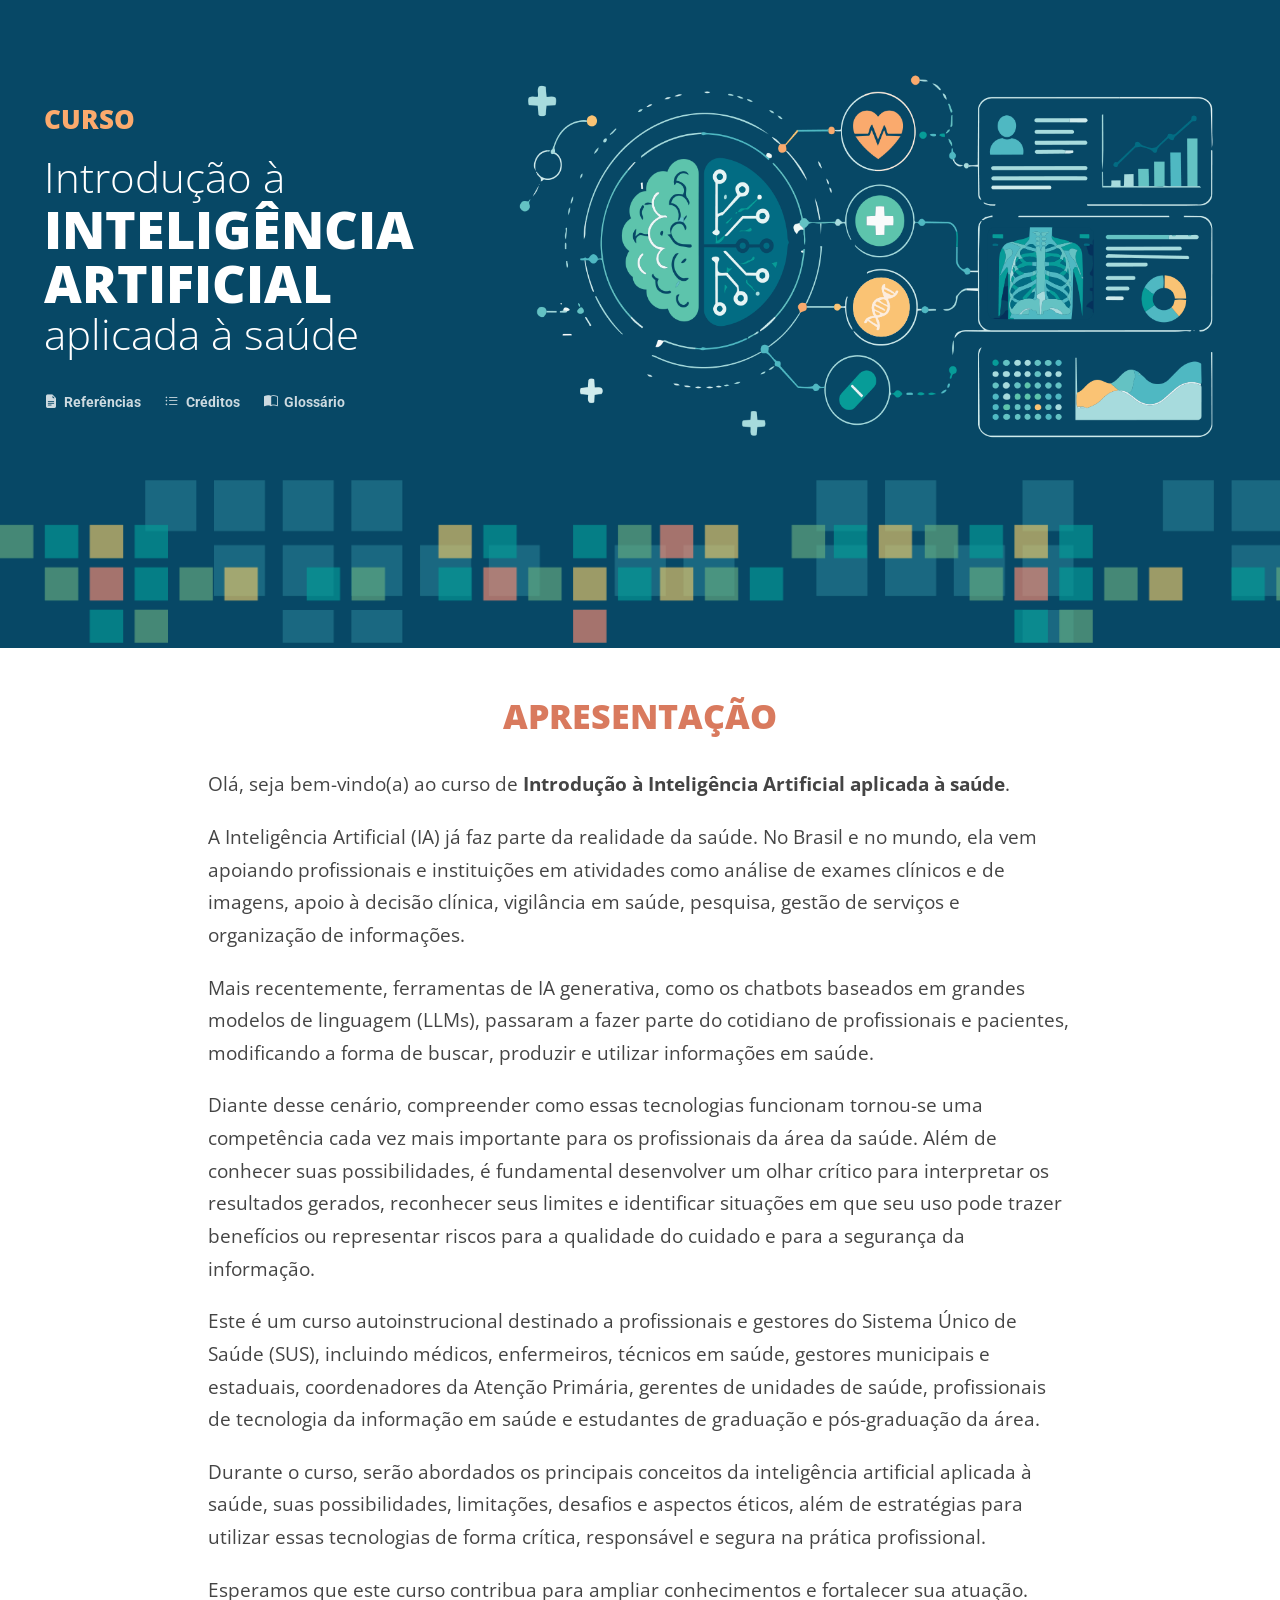
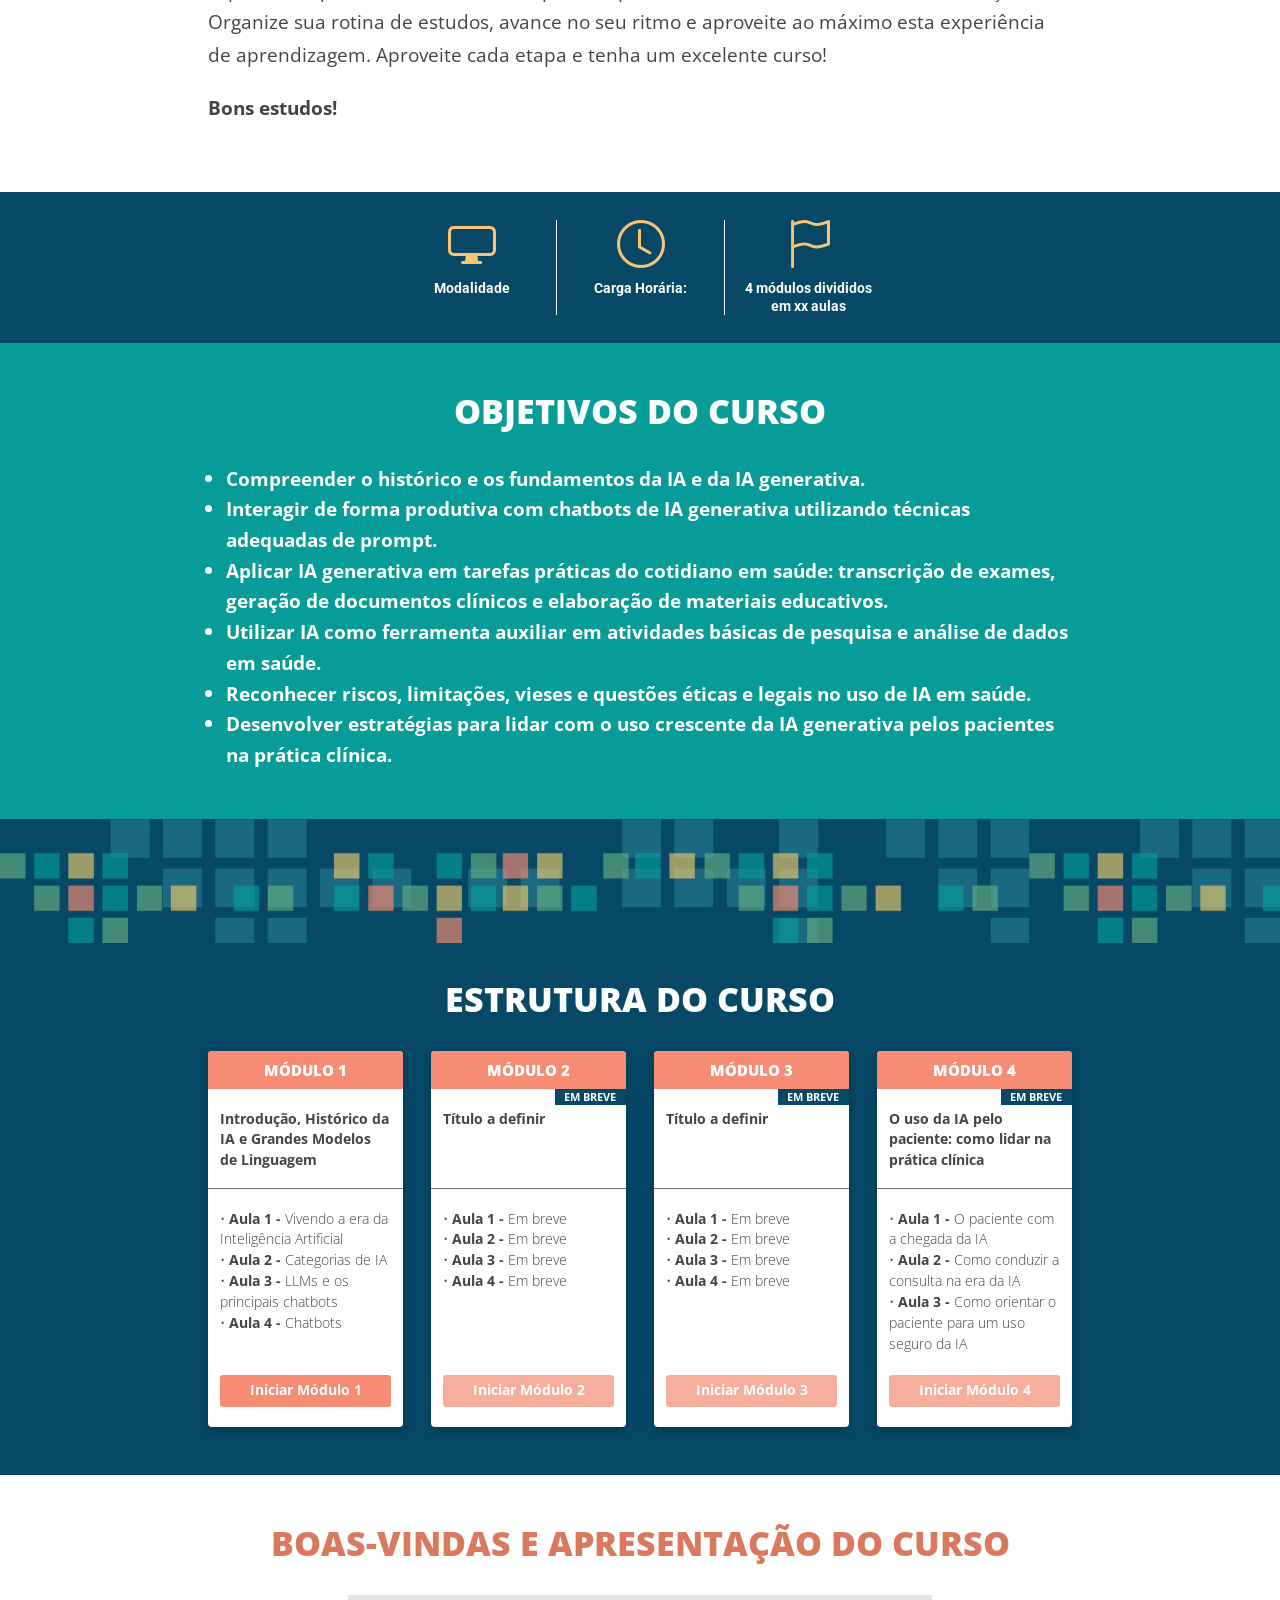
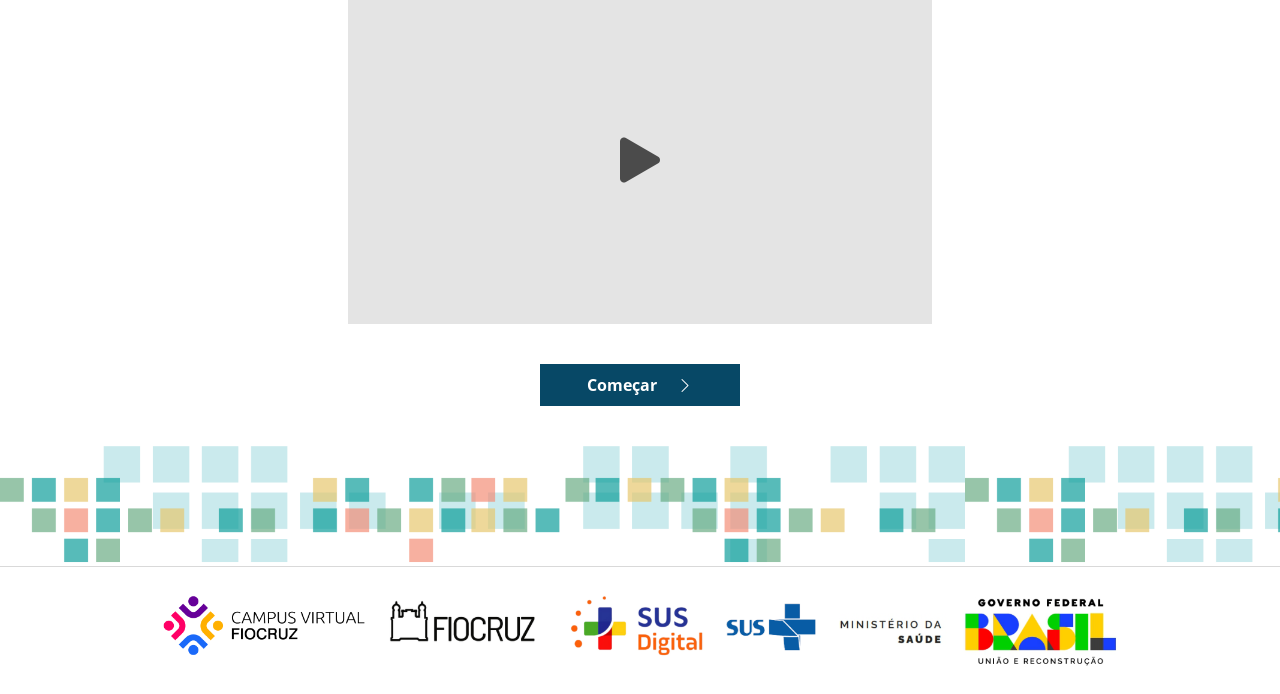
==== index.html @ c30c27f7 "Módulo 1 parcial" ====
<!DOCTYPE html>
<html lang="pt-BR">

<head>
  <meta charset="utf-8">
  <meta name="viewport" content="width=device-width, initial-scale=1">
  <title>Introdução à Inteligência Artificial aplicada à saúde</title>
  <link rel="stylesheet" href="assets/css/curso.css">
</head>

<body>
  <curso-banner grande></curso-banner>

  <main class="home">
    <section class="home__secao" id="apresentacao">
      <div class="home__miolo">
        <h2 class="home__titulo">Apresentação</h2>
        <div class="home__texto">
          <p>Olá, seja bem-vindo(a) ao curso de <strong>Introdução à Inteligência Artificial aplicada à saúde</strong>.</p>
          <p>A Inteligência Artificial (IA) já faz parte da realidade da saúde. No Brasil e no mundo, ela vem apoiando
            profissionais e instituições em atividades como análise de exames clínicos e de imagens, apoio à decisão
            clínica, vigilância em saúde, pesquisa, gestão de serviços e organização de informações.</p>
          <p>Mais recentemente, ferramentas de IA generativa, como os chatbots baseados em grandes modelos de linguagem
            (LLMs), passaram a fazer parte do cotidiano de profissionais e pacientes, modificando a forma de buscar,
            produzir e utilizar informações em saúde.</p>
          <p>Diante desse cenário, compreender como essas tecnologias funcionam tornou-se uma competência cada vez mais
            importante para os profissionais da área da saúde. Além de conhecer suas possibilidades, é fundamental
            desenvolver um olhar crítico para interpretar os resultados gerados, reconhecer seus limites e identificar
            situações em que seu uso pode trazer benefícios ou representar riscos para a qualidade do cuidado e para a
            segurança da informação.</p>
          <p>Este é um curso autoinstrucional destinado a profissionais e gestores do Sistema Único de Saúde (SUS),
            incluindo médicos, enfermeiros, técnicos em saúde, gestores municipais e estaduais, coordenadores da Atenção
            Primária, gerentes de unidades de saúde, profissionais de tecnologia da informação em saúde e estudantes de
            graduação e pós-graduação da área.</p>
          <p>Durante o curso, serão abordados os principais conceitos da inteligência artificial aplicada à saúde, suas
            possibilidades, limitações, desafios e aspectos éticos, além de estratégias para utilizar essas tecnologias
            de forma crítica, responsável e segura na prática profissional.</p>
          <p>Esperamos que este curso contribua para ampliar conhecimentos e fortalecer sua atuação. Organize sua rotina
            de estudos, avance no seu ritmo e aproveite ao máximo esta experiência de aprendizagem. Aproveite cada etapa
            e tenha um excelente curso!</p>
          <p><strong>Bons estudos!</strong></p>
        </div>
      </div>
    </section>

    <ul class="estrutura" aria-label="Informações do curso">
      <li><i class="bi bi-display" aria-hidden="true"></i>Modalidade</li>
      <li><i class="bi bi-clock" aria-hidden="true"></i>Carga Horária:</li>
      <li><i class="bi bi-flag" aria-hidden="true"></i>4 módulos divididos em xx aulas</li>
    </ul>

    <section class="home__secao home__objetivos">
      <div class="home__miolo">
        <h2 class="home__titulo">Objetivos do curso</h2>
        <ul>
          <li>Compreender o histórico e os fundamentos da IA e da IA generativa.</li>
          <li>Interagir de forma produtiva com chatbots de IA generativa utilizando técnicas adequadas de prompt.</li>
          <li>Aplicar IA generativa em tarefas práticas do cotidiano em saúde: transcrição de exames, geração de
            documentos clínicos e elaboração de materiais educativos.</li>
          <li>Utilizar IA como ferramenta auxiliar em atividades básicas de pesquisa e análise de dados em saúde.</li>
          <li>Reconhecer riscos, limitações, vieses e questões éticas e legais no uso de IA em saúde.</li>
          <li>Desenvolver estratégias para lidar com o uso crescente da IA generativa pelos pacientes na prática
            clínica.</li>
        </ul>
      </div>
    </section>

    <section class="home__secao home__estrutura">
      <h2 class="home__titulo">Estrutura do curso</h2>
      <curso-modulos></curso-modulos>
    </section>

    <section class="home__secao home__video">
      <h2 class="home__titulo">Boas-vindas e apresentação do curso</h2>
      <curso-video titulo="Boas-vindas e apresentação do curso"></curso-video>
      <curso-navegacao></curso-navegacao>
    </section>
  </main>

  <curso-rodape></curso-rodape>
  <script src="assets/js/curso.js"></script>
</body>

</html>
---- assets/css/curso.css ----
/* =====================================================================
   FOLHA DE ESTILO DO CURSO
   Única tag <link> que cada página precisa. A ordem importa.
   ===================================================================== */
@import url("../vendor/bootstrap/bootstrap.min.css");
@import url("../vendor/bootstrap-icons/bootstrap-icons.min.css");
@import url("fontes.css");
@import url("tokens.css");      /* cores, fontes e medidas: mude o tema aqui */
@import url("base.css");        /* tipografia e elementos HTML */
@import url("layout.css");      /* topo, banner, menu, área de conteúdo, rodapé */
@import url("componentes.css"); /* figura, destaque, vídeo, botões, listas */
@import url("home.css");        /* página inicial */
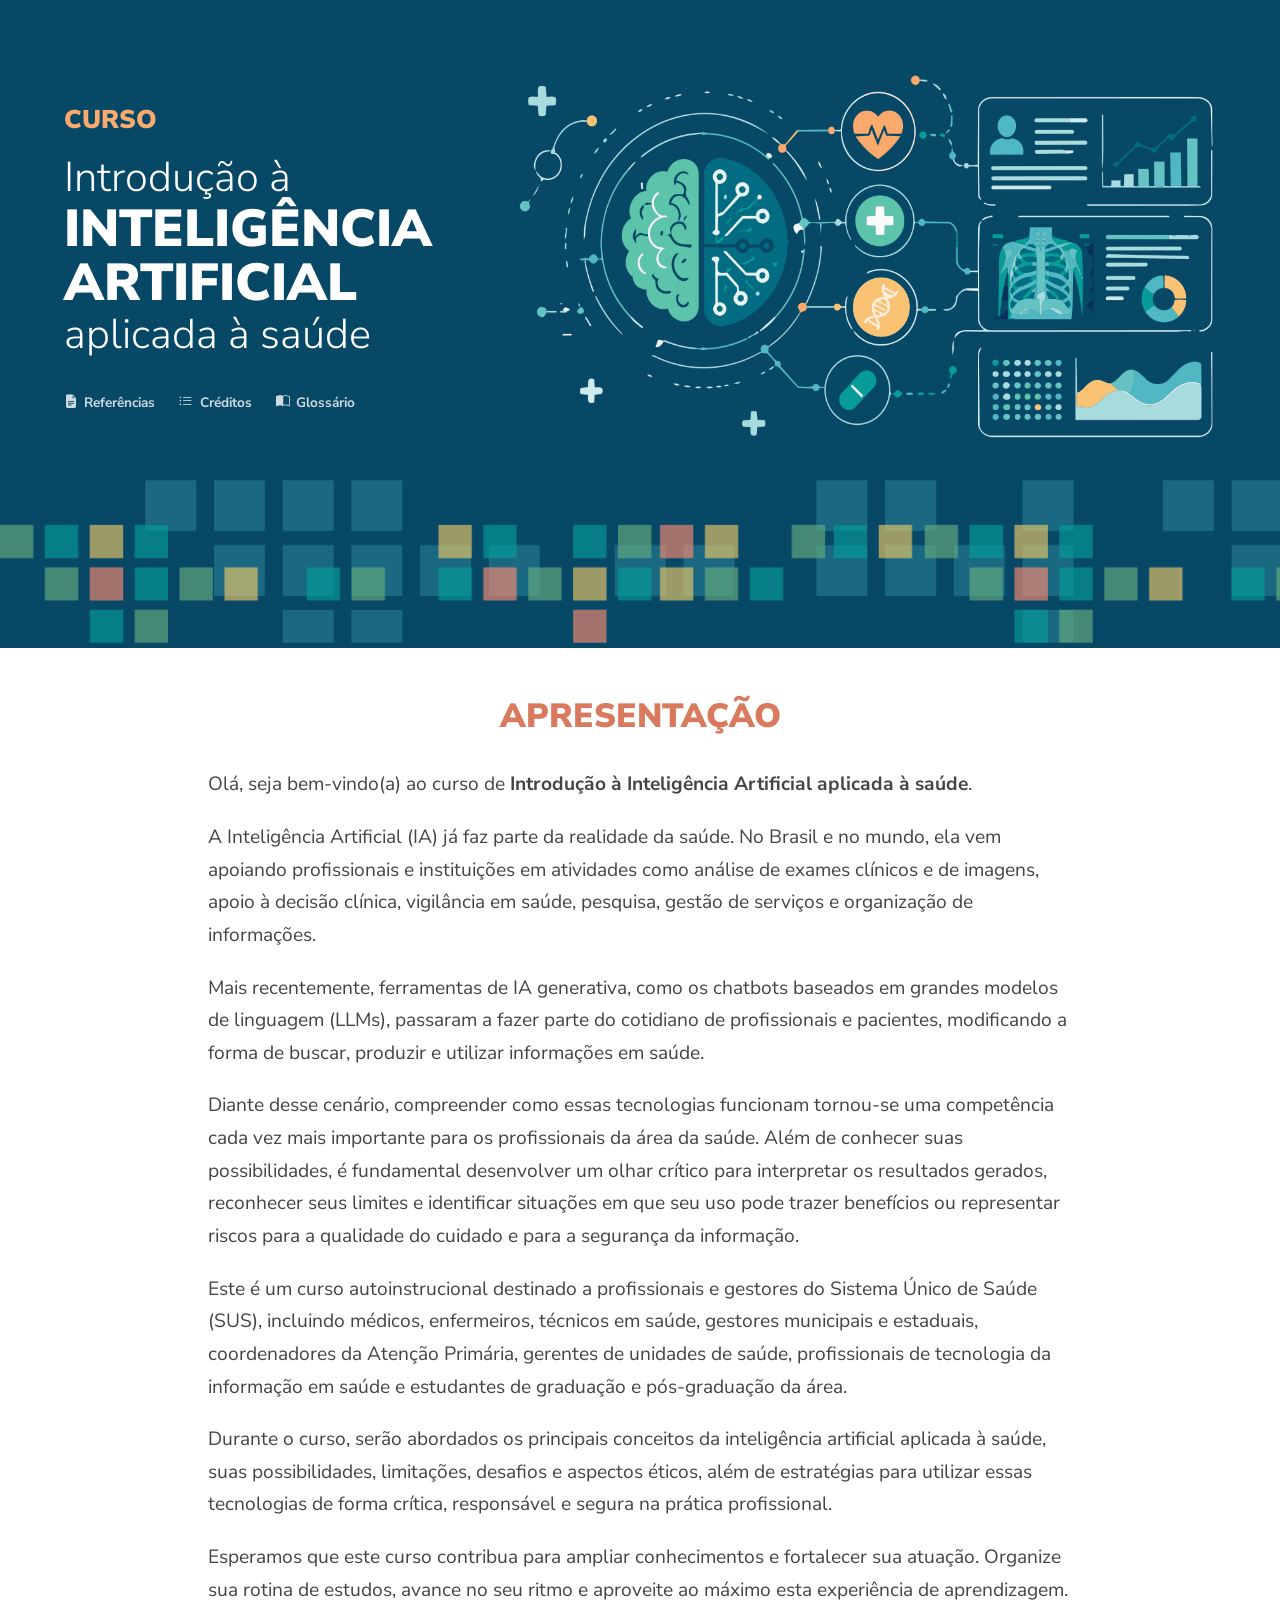
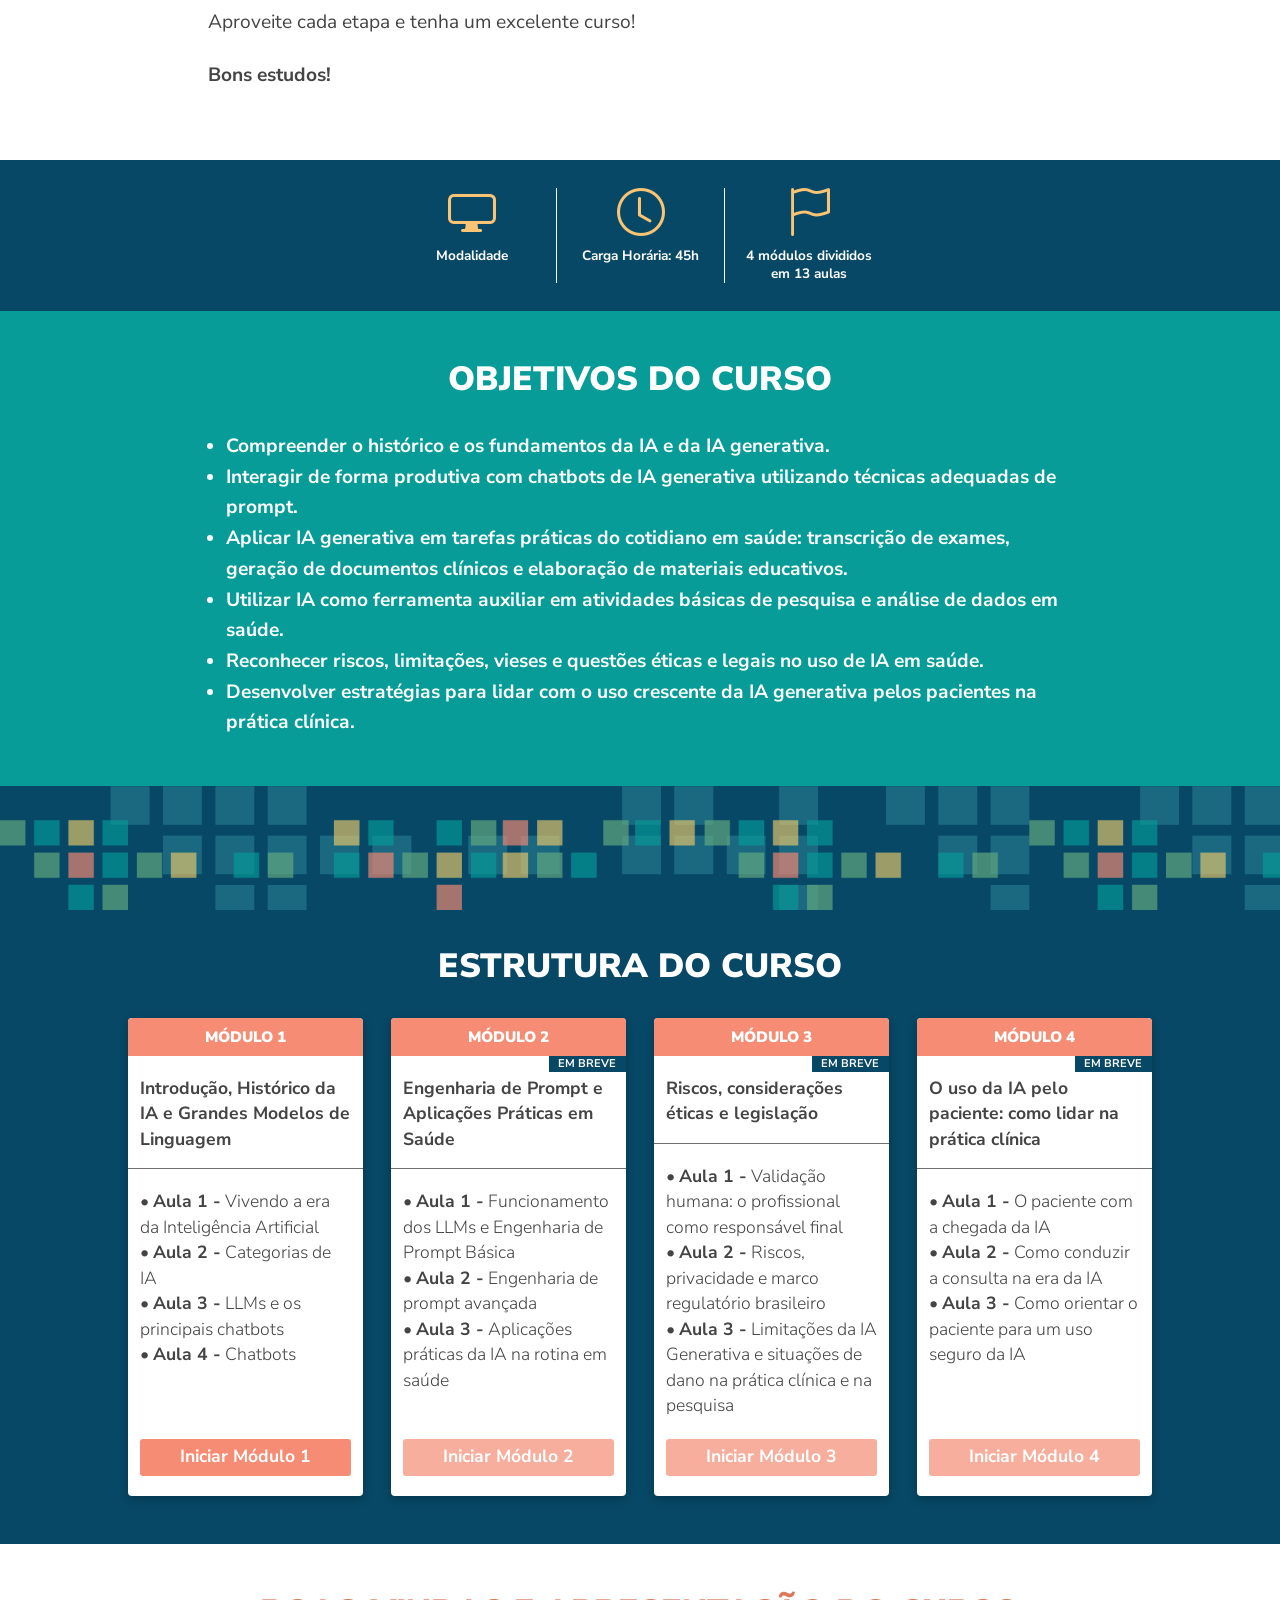
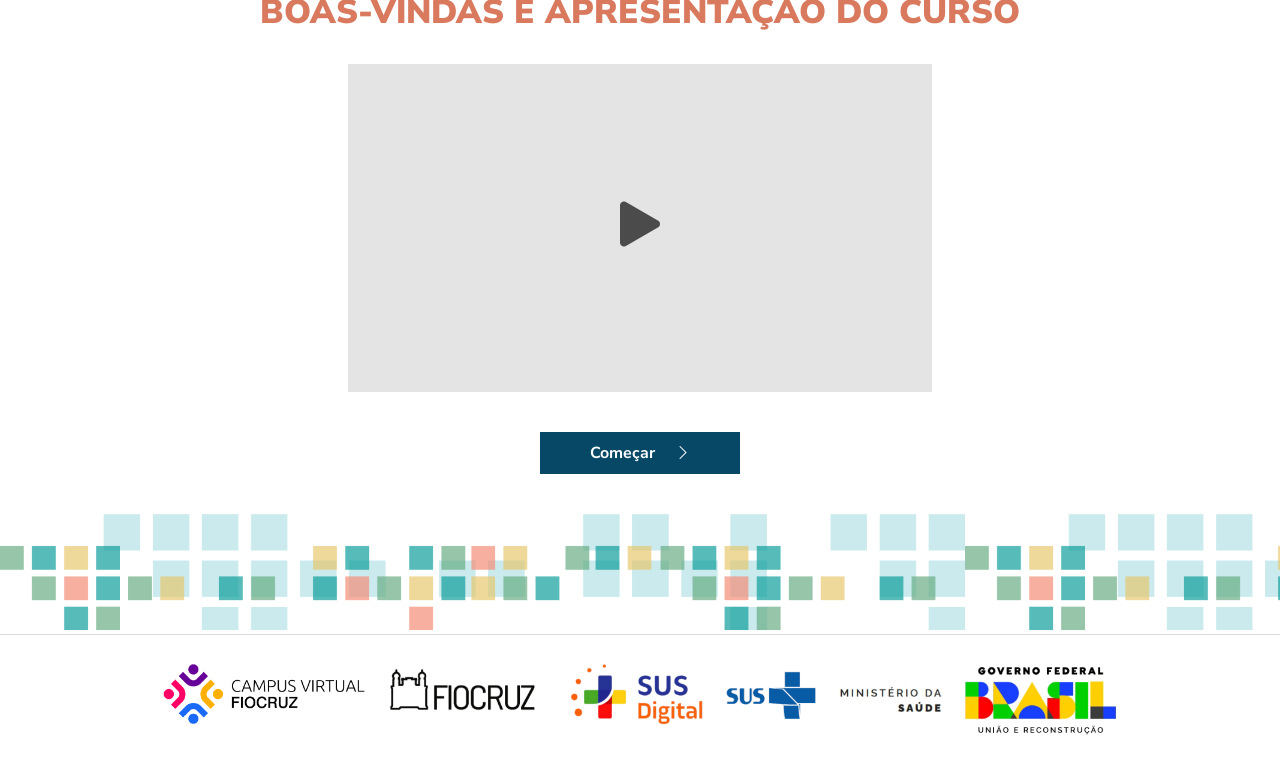
==== commit 5532a0c5: "Fix ajustes docs" ====
--- a/index.html
+++ b/index.html
@@ -45,8 +45,8 @@
 
     <ul class="estrutura" aria-label="Informações do curso">
       <li><i class="bi bi-display" aria-hidden="true"></i>Modalidade</li>
-      <li><i class="bi bi-clock" aria-hidden="true"></i>Carga Horária:</li>
-      <li><i class="bi bi-flag" aria-hidden="true"></i>4 módulos divididos em xx aulas</li>
+      <li><i class="bi bi-clock" aria-hidden="true"></i>Carga Horária: 45h</li>
+      <li><i class="bi bi-flag" aria-hidden="true"></i>4 módulos divididos em 13 aulas</li>
     </ul>
 
     <section class="home__secao home__objetivos">
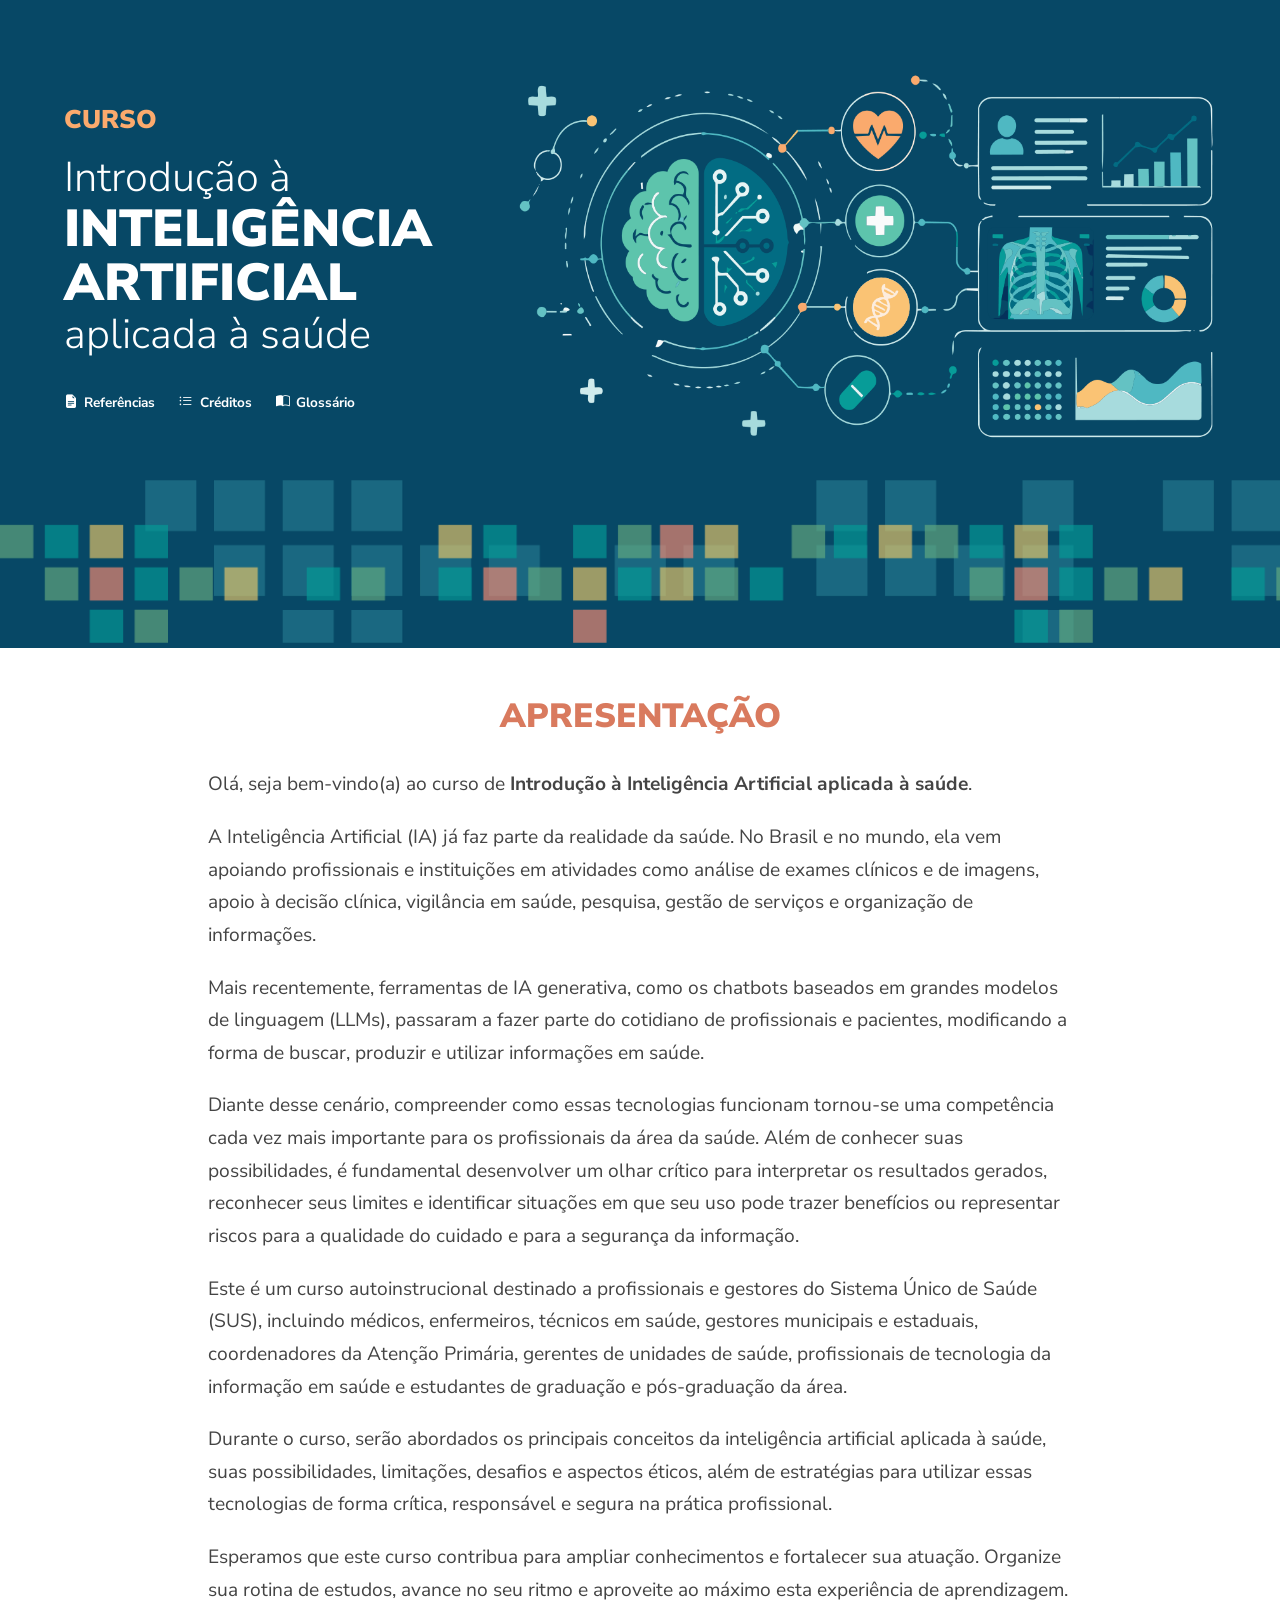
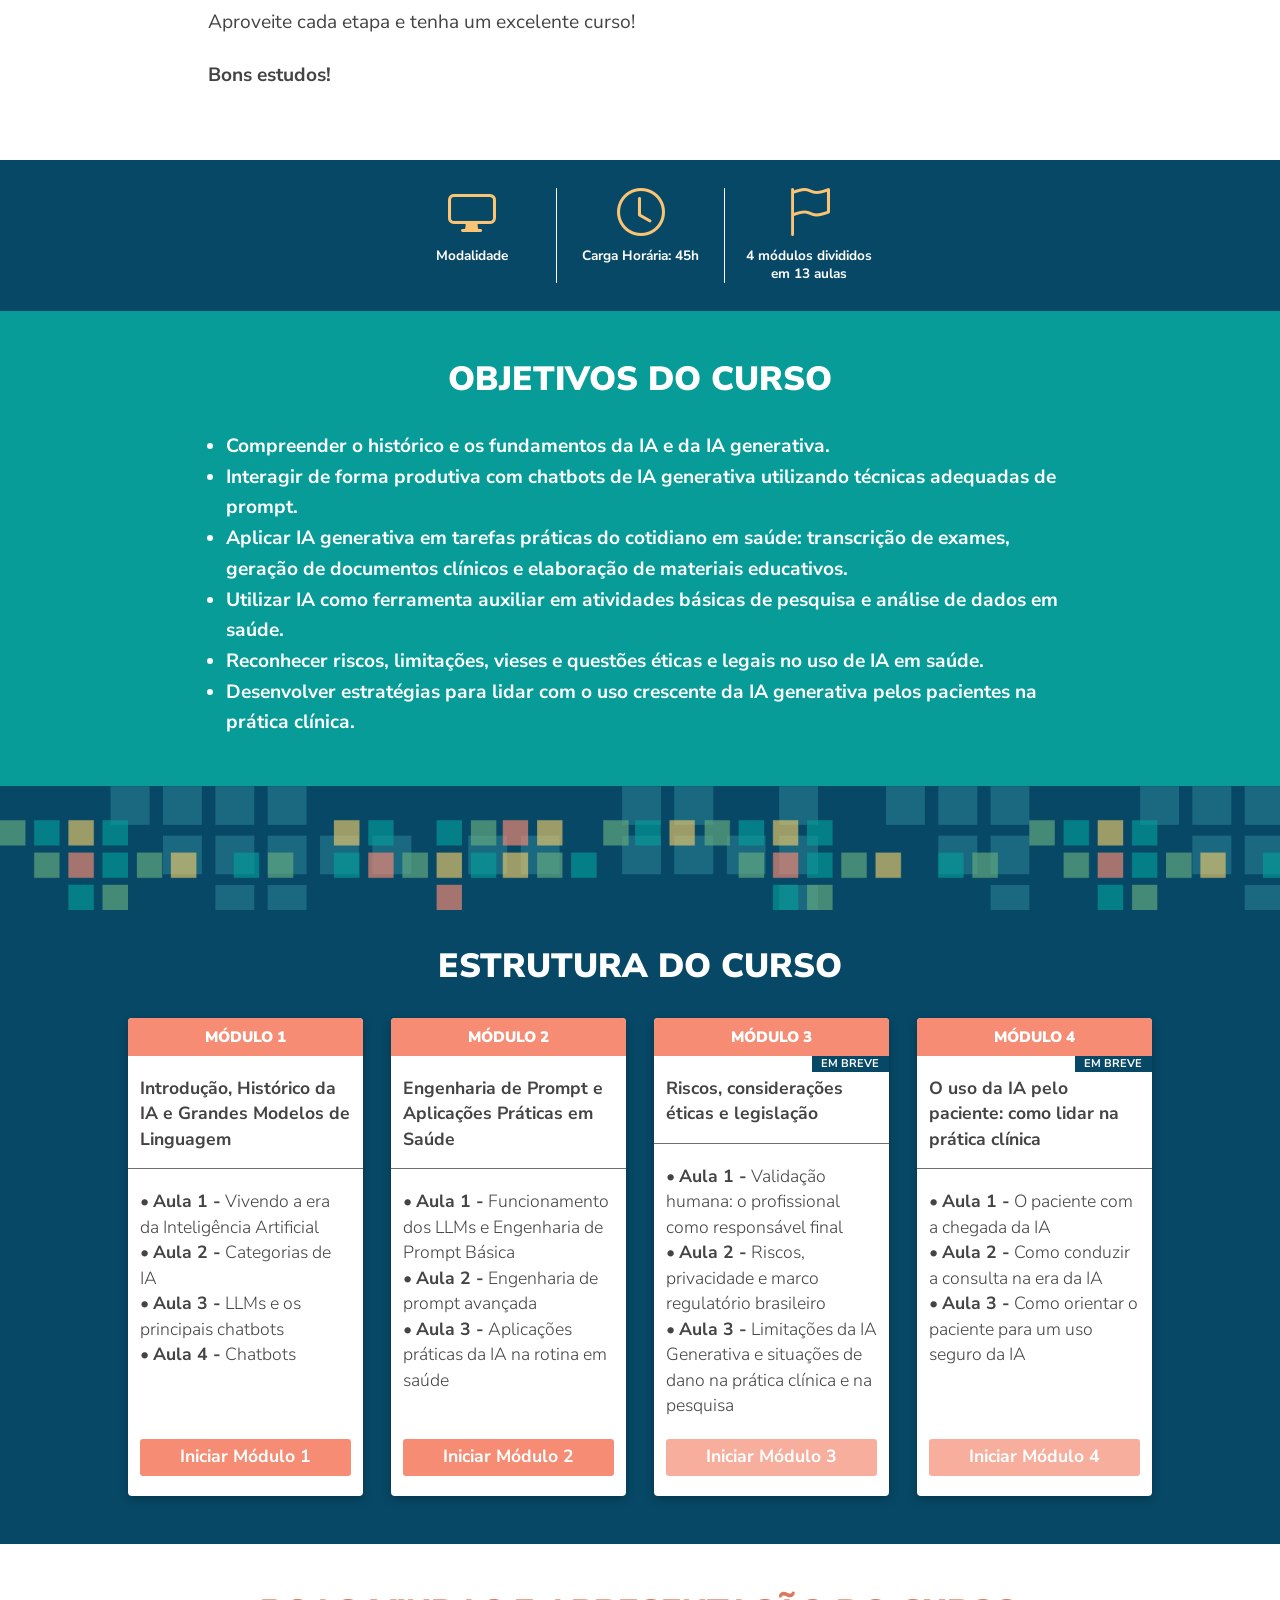
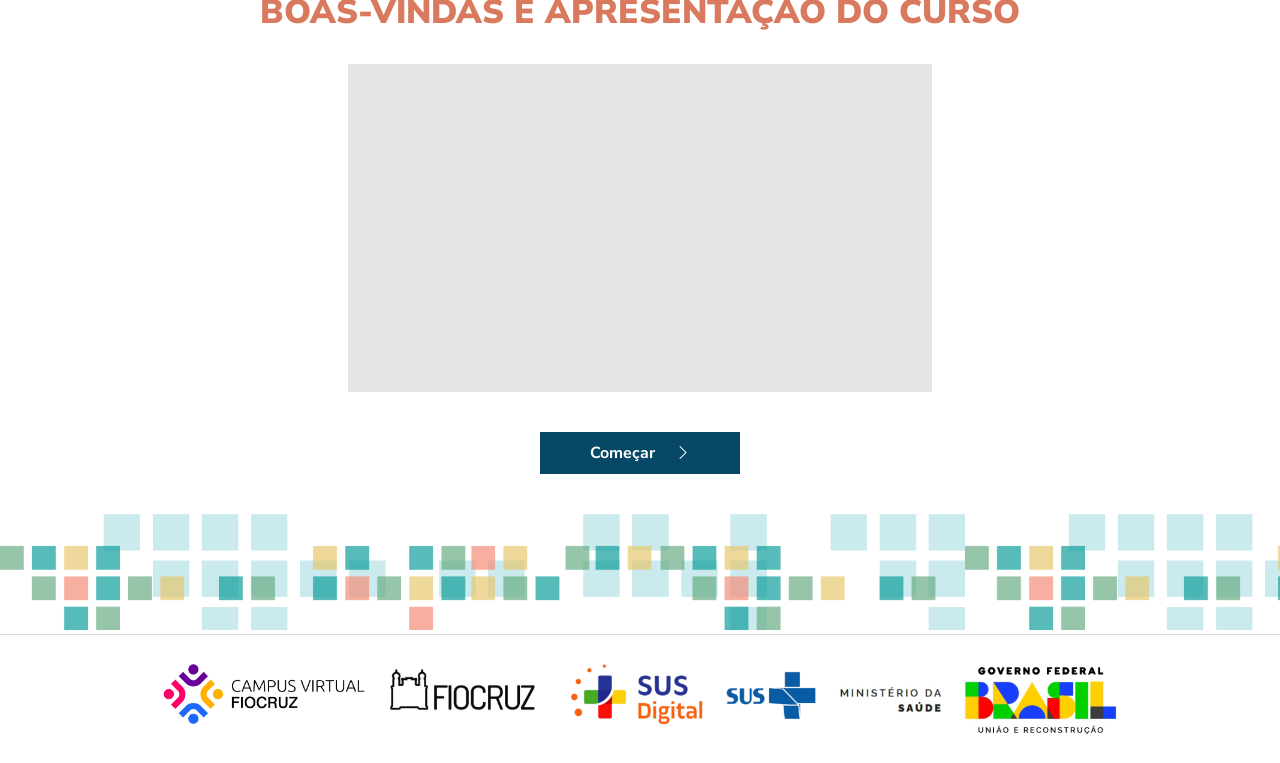
==== commit 26ae49f3: "Vídeo de apresentação" ====
--- a/index.html
+++ b/index.html
@@ -72,7 +72,7 @@
 
     <section class="home__secao home__video">
       <h2 class="home__titulo">Boas-vindas e apresentação do curso</h2>
-      <curso-video titulo="Boas-vindas e apresentação do curso"></curso-video>
+      <curso-video titulo="Boas-vindas e apresentação do curso" src="https://educare.fiocruz.br/file-storage/vxM2DlTK"></curso-video>
       <curso-navegacao></curso-navegacao>
     </section>
   </main>
@@ -81,4 +81,4 @@
   <script src="assets/js/curso.js"></script>
 </body>
 
-</html>+</html>
